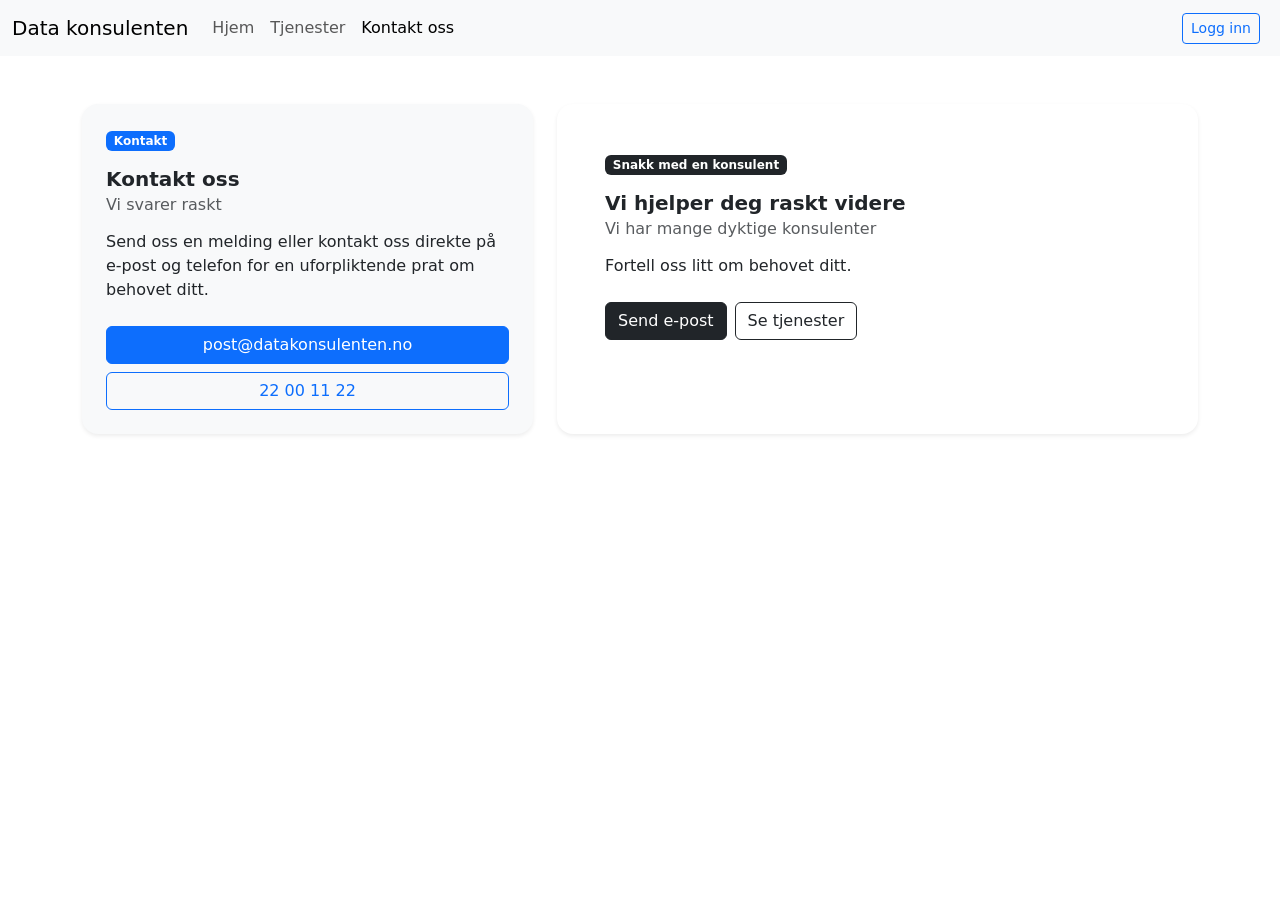
==== kontakt.html @ 5a2ba561 "Lagde en kontakt oss side og tjenester side med eksempel tjenester." ====
<!doctype html>
<html lang="no">
  <head>
    <meta charset="UTF-8" />
    <meta name="viewport" content="width=device-width, initial-scale=1.0" />
    <title>Kontakt oss | Data konsulenten</title>
    <link
      href="https://cdn.jsdelivr.net/npm/bootstrap@5.3.8/dist/css/bootstrap.min.css"
      rel="stylesheet"
      integrity="sha384-sRIl4kxILFvY47J16cr9ZwB07vP4J8+LH7qKQnuqkuIAvNWLzeN8tE5YBujZqJLB"
      crossorigin="anonymous"
    />
    <link rel="stylesheet" href="style.css" />
  </head>
  <body>
    <nav class="navbar navbar-expand-lg bg-body-tertiary">
      <div class="container-fluid">
        <a class="navbar-brand" href="index.html">Data konsulenten</a>
        <button
          class="navbar-toggler"
          type="button"
          data-bs-toggle="collapse"
          data-bs-target="#navbarNav"
          aria-controls="navbarNav"
          aria-expanded="false"
          aria-label="Toggle navigation"
        >
          <span class="navbar-toggler-icon"></span>
        </button>
        <div class="collapse navbar-collapse" id="navbarNav">
          <ul class="navbar-nav">
            <li class="nav-item">
              <a class="nav-link" href="index.html">Hjem</a>
            </li>
            <li class="nav-item">
              <a class="nav-link" href="tjenester.html">Tjenester</a>
            </li>
            <li class="nav-item">
              <a class="nav-link active" aria-current="page" href="kontakt.html"
                >Kontakt oss</a
              >
            </li>
          </ul>
        </div>
        <div class="d-flex ms-auto align-items-center">
          <button id="authOpenBtn" class="btn btn-sm btn-outline-primary">
            Logg inn
          </button>
          <span id="authUserBadge" class="ms-2 small text-muted"></span>
        </div>
      </div>
    </nav>

    <aside id="authPanel" class="auth-panel" aria-hidden="true">
      <header
        class="p-3 border-bottom d-flex justify-content-between align-items-center"
      >
        <strong>Min profil</strong>
        <button id="authCloseBtn" class="btn btn-sm btn-outline-secondary">
          Lukk
        </button>
      </header>

      <div class="p-3">
        <div id="authLoggedOut">
          <div class="d-flex gap-2 mb-3">
            <button class="btn btn-sm btn-outline-dark active" data-tab="login">
              Logg inn
            </button>
            <button class="btn btn-sm btn-outline-dark" data-tab="signup">
              Opprett profil
            </button>
          </div>

          <form id="loginForm" data-panel="login">
            <input
              class="form-control mb-2"
              type="email"
              id="loginEmail"
              placeholder="E-post"
              required
            />
            <input
              class="form-control mb-3"
              type="password"
              id="loginPass"
              placeholder="Passord"
              required
            />
            <button class="btn btn-dark w-100 mb-2" type="submit">
              Logg inn
            </button>
            <div id="loginMsg" class="text-muted small"></div>
          </form>

          <form id="signupForm" data-panel="signup" style="display: none">
            <input
              class="form-control mb-2"
              type="text"
              id="signupName"
              placeholder="Brukernavn (valgfritt)"
            />
            <input
              class="form-control mb-2"
              type="email"
              id="signupEmail"
              placeholder="E-post"
              required
            />
            <input
              class="form-control mb-3"
              type="password"
              id="signupPass"
              placeholder="Passord"
              required
            />
            <button class="btn btn-dark w-100 mb-2" type="submit">
              Opprett profil
            </button>
            <div id="signupMsg" class="text-muted small mt-2"></div>
          </form>
        </div>

        <div id="authLoggedIn" style="display: none">
          <p class="small text-muted mb-1" id="whoami"></p>
          <div id="roleBadge" class="mb-2 small"></div>
          <button id="logoutBtn" class="btn btn-outline-dark w-100">
            Logg ut
          </button>
        </div>
      </div>
    </aside>

    <main class="container py-5">
      <div class="row align-items-stretch g-4">
        <div class="col-lg-5">
          <div class="card h-100 border-0 shadow-sm rounded-4 bg-body-tertiary">
            <div
              class="card-body p-4 d-flex flex-column justify-content-between"
            >
              <div>
                <span class="badge text-bg-primary mb-3">Kontakt</span>
                <h5 class="card-title fw-semibold mb-2">Kontakt oss</h5>
                <h6 class="card-subtitle mb-3 text-body-secondary">
                  Vi svarer raskt
                </h6>
                <p class="card-text mb-4">
                  Send oss en melding eller kontakt oss direkte på e-post og
                  telefon for en uforpliktende prat om behovet ditt.
                </p>
              </div>
              <div class="d-grid gap-2">
                <a
                  href="mailto:post@datakonsulenten.no"
                  class="btn btn-primary"
                >
                  post@datakonsulenten.no
                </a>
                <a href="tel:+4722001122" class="btn btn-outline-primary">
                  22 00 11 22
                </a>
              </div>
            </div>
          </div>
        </div>

        <div class="col-lg-7">
          <div class="card h-100 border-0 shadow-sm rounded-4 overflow-hidden">
            <div class="card-body p-4 p-lg-5">
              <span class="badge text-bg-dark mb-3"
                >Snakk med en konsulent</span
              >
              <h5 class="card-title fw-semibold mb-2">
                Vi hjelper deg raskt videre
              </h5>
              <h6 class="card-subtitle mb-3 text-body-secondary">
                Vi har mange dyktige konsulenter
              </h6>
              <p class="card-text mb-4">
                Fortell oss litt om behovet ditt.
              </p>
              <div class="d-flex flex-wrap gap-2">
                <a href="mailto:post@datakonsulenten.no" class="btn btn-dark">
                  Send e-post
                </a>
                <a href="tjenester.html" class="btn btn-outline-dark">
                  Se tjenester
                </a>
              </div>
            </div>
          </div>
        </div>
      </div>
    </main>

    <script type="module" src="script.js"></script>
  </body>
</html>
---- style.css ----
body {
  margin: 0;
}

.cards-row {
  display: flex;
  justify-content: center;
  gap: 1.5%;
  padding: 2%;
  flex-wrap: wrap;
}

.auth-panel {
  position: fixed;
  top: 72px;
  right: 1%;
  width: 320px;
  background: #fff;
  border: 1px solid #ddd;
  z-index: 1050;
  display: none;
}

.auth-panel.open {
  display: block;
}
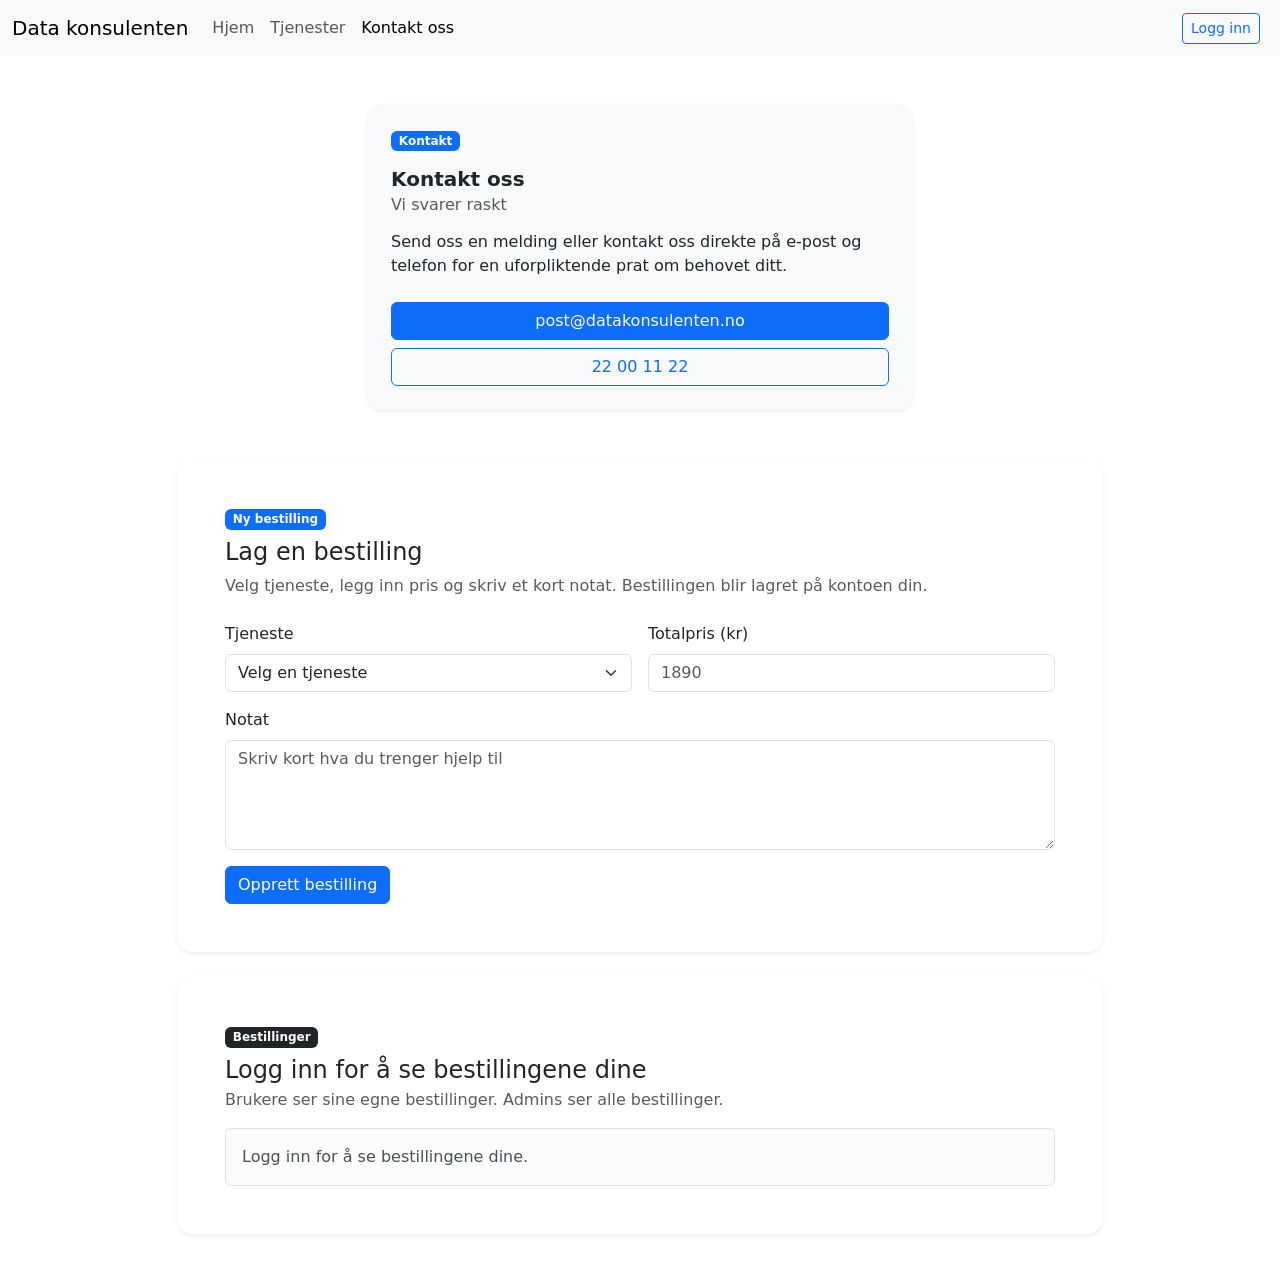
==== commit 0eee7e3e: "La til flere bilder og bestillinger som ligger på kontoen" ====
--- a/kontakt.html
+++ b/kontakt.html
@@ -3,7 +3,7 @@
   <head>
     <meta charset="UTF-8" />
     <meta name="viewport" content="width=device-width, initial-scale=1.0" />
-    <title>Kontakt oss | Data konsulenten</title>
+    <title>Kontakt oss</title>
     <link
       href="https://cdn.jsdelivr.net/npm/bootstrap@5.3.8/dist/css/bootstrap.min.css"
       rel="stylesheet"
@@ -132,9 +132,9 @@
     </aside>
 
     <main class="container py-5">
-      <div class="row align-items-stretch g-4">
-        <div class="col-lg-5">
-          <div class="card h-100 border-0 shadow-sm rounded-4 bg-body-tertiary">
+      <div class="row">
+        <div class="col-12 col-md-8 col-lg-6 mx-auto">
+          <div class="card border-0 shadow-sm rounded-4 bg-body-tertiary">
             <div
               class="card-body p-4 d-flex flex-column justify-content-between"
             >
@@ -163,34 +163,119 @@
             </div>
           </div>
         </div>
-
-        <div class="col-lg-7">
-          <div class="card h-100 border-0 shadow-sm rounded-4 overflow-hidden">
+      </div>
+
+      <section class="row mt-5">
+        <div class="col-12 col-lg-10 mx-auto">
+          <div class="card border-0 shadow-sm rounded-4 mb-4">
             <div class="card-body p-4 p-lg-5">
-              <span class="badge text-bg-dark mb-3"
-                >Snakk med en konsulent</span
+              <span class="badge text-bg-primary mb-2">Ny bestilling</span>
+              <h2 class="h4 mb-2">Lag en bestilling</h2>
+              <p class="text-muted mb-4">
+                Velg tjeneste, legg inn pris og skriv et kort notat.
+                Bestillingen blir lagret på kontoen din.
+              </p>
+
+              <form id="orderForm" class="row g-3">
+                <div class="col-md-6">
+                  <label for="orderService" class="form-label">Tjeneste</label>
+                  <select id="orderService" class="form-select" required>
+                    <option value="" selected disabled>Velg en tjeneste</option>
+                    <option value="Strategisk IT rådgivning">
+                      Strategisk IT rådgivning
+                    </option>
+                    <option value="Sky og infrastrukturhjelp">
+                      Sky og infrastrukturhjelp
+                    </option>
+                    <option value="Datasikkerhet og revisjon">
+                      Datasikkerhet og revisjon
+                    </option>
+                    <option value="Systemintegrasjon">Systemintegrasjon</option>
+                  </select>
+                </div>
+                <div class="col-md-6">
+                  <label for="orderPrice" class="form-label"
+                    >Totalpris (kr)</label
+                  >
+                  <input
+                    id="orderPrice"
+                    type="number"
+                    class="form-control"
+                    min="0"
+                    step="0.01"
+                    placeholder="1890"
+                    required
+                  />
+                </div>
+                <div class="col-12">
+                  <label for="orderNotes" class="form-label">Notat</label>
+                  <textarea
+                    id="orderNotes"
+                    class="form-control"
+                    rows="4"
+                    placeholder="Skriv kort hva du trenger hjelp til"
+                  ></textarea>
+                </div>
+                <div
+                  class="col-12 d-flex flex-column flex-sm-row gap-2 align-items-start align-items-sm-center"
+                >
+                  <button type="submit" class="btn btn-primary">
+                    Opprett bestilling
+                  </button>
+                  <div id="orderMsg" class="text-muted small"></div>
+                </div>
+              </form>
+            </div>
+          </div>
+
+          <div class="card border-0 shadow-sm rounded-4">
+            <div class="card-body p-4 p-lg-5">
+              <div
+                class="d-flex flex-column flex-md-row justify-content-between gap-2 mb-3"
               >
-              <h5 class="card-title fw-semibold mb-2">
-                Vi hjelper deg raskt videre
-              </h5>
-              <h6 class="card-subtitle mb-3 text-body-secondary">
-                Vi har mange dyktige konsulenter
-              </h6>
-              <p class="card-text mb-4">
-                Fortell oss litt om behovet ditt.
-              </p>
-              <div class="d-flex flex-wrap gap-2">
-                <a href="mailto:post@datakonsulenten.no" class="btn btn-dark">
-                  Send e-post
-                </a>
-                <a href="tjenester.html" class="btn btn-outline-dark">
-                  Se tjenester
-                </a>
+                <div>
+                  <span class="badge text-bg-dark mb-2">Bestillinger</span>
+                  <h2 class="h4 mb-1" id="ordersHeading">
+                    Logg inn for å se bestillingene dine
+                  </h2>
+                  <p class="text-muted mb-0" id="ordersIntro">
+                    Brukere ser sine egne bestillinger. Admins ser alle
+                    bestillinger.
+                  </p>
+                </div>
+                <div class="align-self-md-center">
+                  <span id="ordersCount" class="text-muted small"></span>
+                </div>
+              </div>
+
+              <div id="ordersEmptyState" class="alert alert-light border mb-0">
+                Logg inn for å se bestillingene dine.
+              </div>
+
+              <div
+                id="ordersTableWrap"
+                class="table-responsive"
+                style="display: none"
+              >
+                <table class="table align-middle mb-0">
+                  <thead>
+                    <tr>
+                      <th>Dato</th>
+                      <th>Status</th>
+                      <th>Pris</th>
+                      <th>Notat</th>
+                      <th id="ordersUserColumn" style="display: none">
+                        Bruker
+                      </th>
+                    </tr>
+                  </thead>
+                  <tbody id="ordersTableBody"></tbody>
+                </table>
               </div>
             </div>
           </div>
         </div>
-      </div>
+      </section>
     </main>
 
     <script type="module" src="script.js"></script>
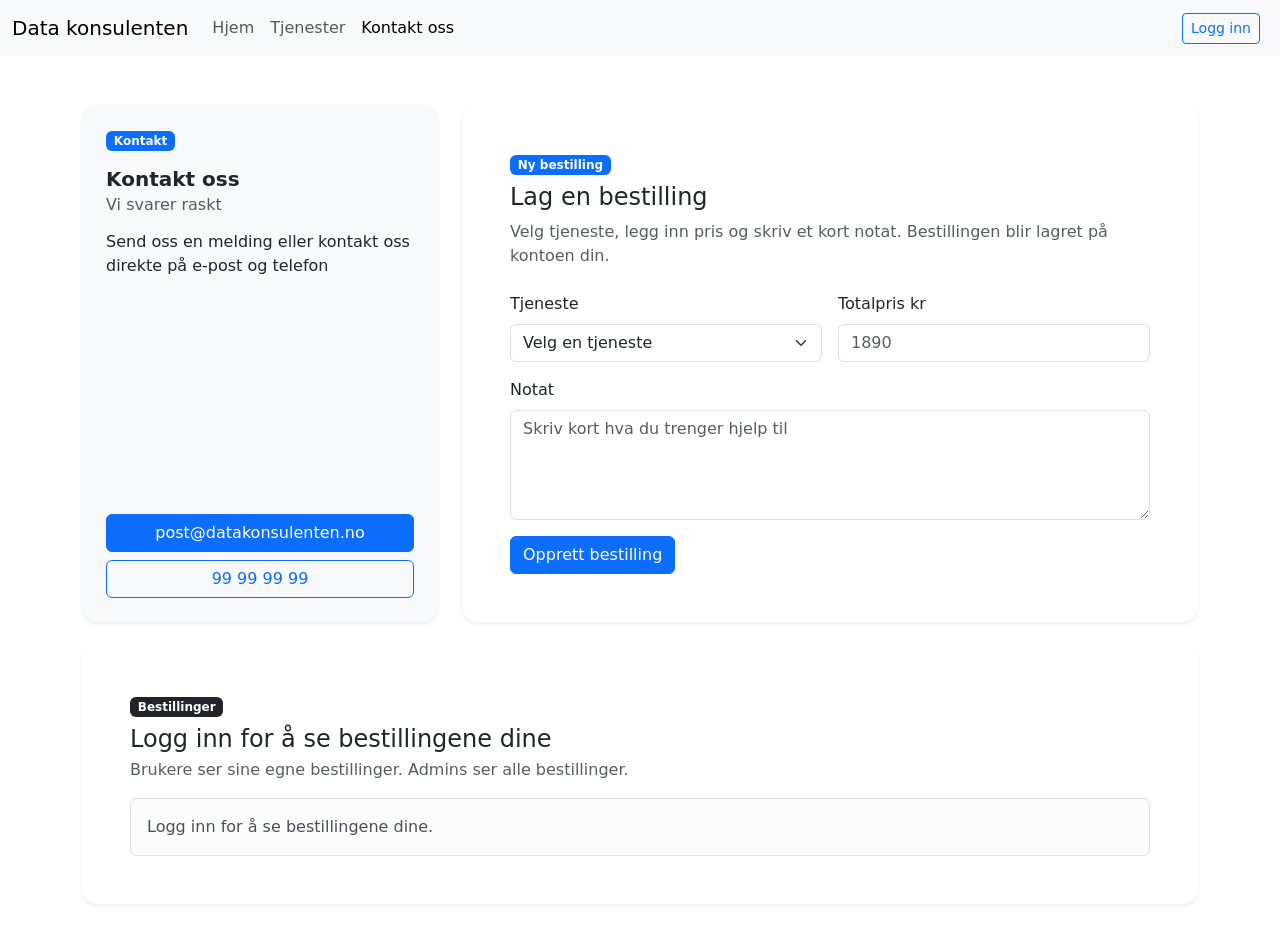
==== commit 24961939: "fikset design oså videre" ====
--- a/kontakt.html
+++ b/kontakt.html
@@ -132,11 +132,11 @@
     </aside>
 
     <main class="container py-5">
-      <div class="row">
-        <div class="col-12 col-md-8 col-lg-6 mx-auto">
-          <div class="card border-0 shadow-sm rounded-4 bg-body-tertiary">
+      <section class="row g-4">
+        <div class="col-12 col-lg-4">
+          <div class="card border-0 shadow-sm rounded-4 bg-body-tertiary h-100">
             <div
-              class="card-body p-4 d-flex flex-column justify-content-between"
+              class="card-body p-4 d-flex h-100 flex-column justify-content-between"
             >
               <div>
                 <span class="badge text-bg-primary mb-3">Kontakt</span>
@@ -146,7 +146,7 @@
                 </h6>
                 <p class="card-text mb-4">
                   Send oss en melding eller kontakt oss direkte på e-post og
-                  telefon for en uforpliktende prat om behovet ditt.
+                  telefon
                 </p>
               </div>
               <div class="d-grid gap-2">
@@ -157,17 +157,15 @@
                   post@datakonsulenten.no
                 </a>
                 <a href="tel:+4722001122" class="btn btn-outline-primary">
-                  22 00 11 22
+                  99 99 99 99
                 </a>
               </div>
             </div>
           </div>
         </div>
-      </div>
-
-      <section class="row mt-5">
-        <div class="col-12 col-lg-10 mx-auto">
-          <div class="card border-0 shadow-sm rounded-4 mb-4">
+
+        <div class="col-12 col-lg-8">
+          <div class="card border-0 shadow-sm rounded-4 h-100">
             <div class="card-body p-4 p-lg-5">
               <span class="badge text-bg-primary mb-2">Ny bestilling</span>
               <h2 class="h4 mb-2">Lag en bestilling</h2>
@@ -182,20 +180,20 @@
                   <select id="orderService" class="form-select" required>
                     <option value="" selected disabled>Velg en tjeneste</option>
                     <option value="Strategisk IT rådgivning">
-                      Strategisk IT rådgivning
+                      Strategisk IT rådgivning (1890 kr/time)
                     </option>
                     <option value="Sky og infrastrukturhjelp">
-                      Sky og infrastrukturhjelp
+                      Sky og infrastrukturhjelp (1650 kr/time)
                     </option>
                     <option value="Datasikkerhet og revisjon">
-                      Datasikkerhet og revisjon
+                      Datasikkerhet og revisjon (2150 kr/time)
                     </option>
-                    <option value="Systemintegrasjon">Systemintegrasjon</option>
+                    <option value="Systemintegrasjon">Systemintegrasjon (1790 kr/time)</option>
                   </select>
                 </div>
                 <div class="col-md-6">
                   <label for="orderPrice" class="form-label"
-                    >Totalpris (kr)</label
+                    >Totalpris kr</label   
                   >
                   <input
                     id="orderPrice"
@@ -227,7 +225,9 @@
               </form>
             </div>
           </div>
-
+        </div>
+
+        <div class="col-12">
           <div class="card border-0 shadow-sm rounded-4">
             <div class="card-body p-4 p-lg-5">
               <div
--- a/style.css
+++ b/style.css
@@ -8,6 +8,11 @@
   gap: 1.5%;
   padding: 2%;
   flex-wrap: wrap;
+}
+
+.cards-row .card-img-top {
+  height: 240px;
+  object-fit: cover;
 }
 
 .auth-panel {
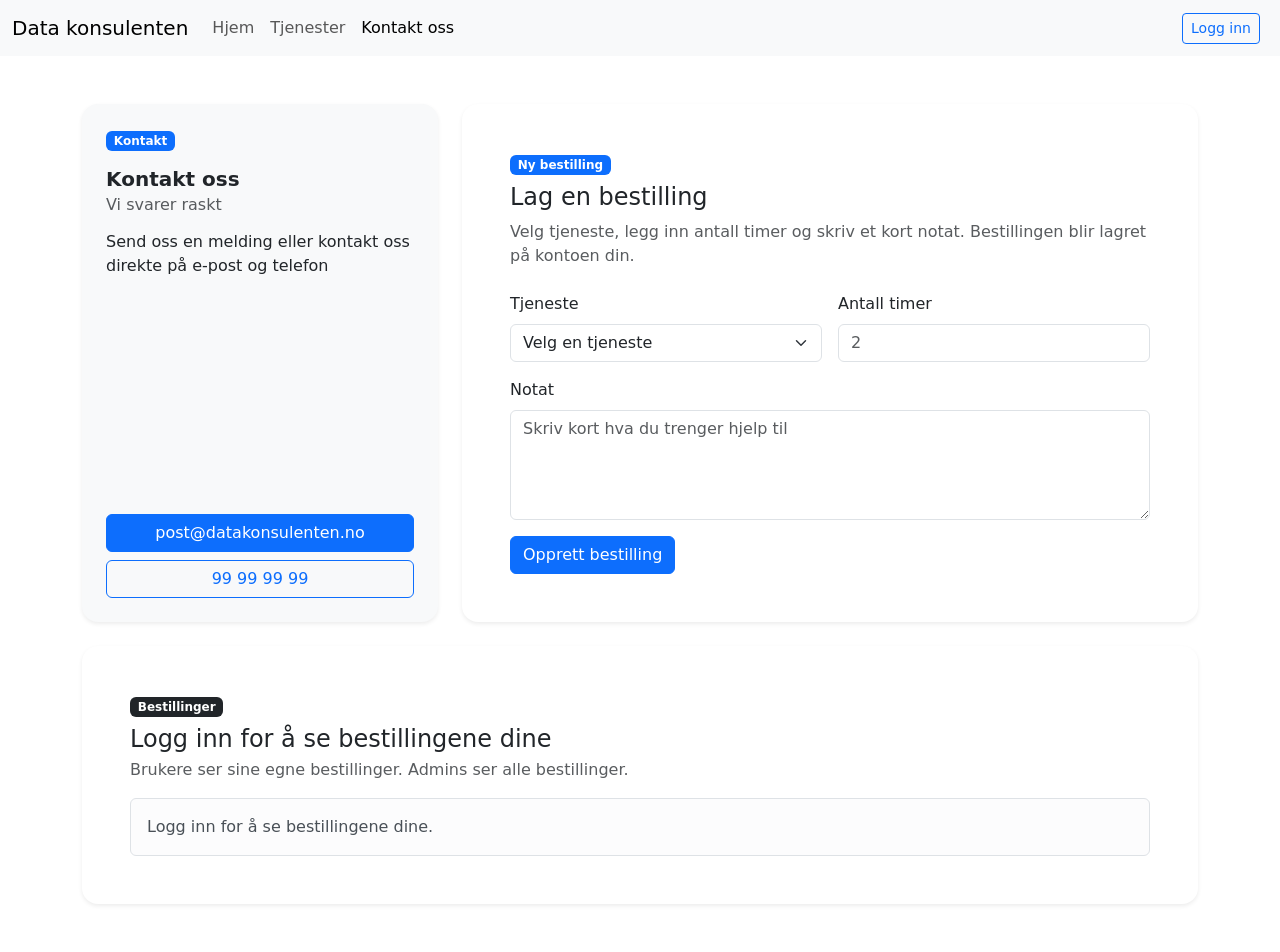
==== commit 73a76b27: "Byttet fra pris til timer på bestillinger" ====
--- a/kontakt.html
+++ b/kontakt.html
@@ -56,7 +56,7 @@
         class="p-3 border-bottom d-flex justify-content-between align-items-center"
       >
         <strong>Min profil</strong>
-        <button id="authCloseBtn" class="btn btn-sm btn-outline-secondary">
+        <button id="authCloseBtn" class="btn btn-sm btn-outline-primary">
           Lukk
         </button>
       </header>
@@ -170,7 +170,7 @@
               <span class="badge text-bg-primary mb-2">Ny bestilling</span>
               <h2 class="h4 mb-2">Lag en bestilling</h2>
               <p class="text-muted mb-4">
-                Velg tjeneste, legg inn pris og skriv et kort notat.
+                Velg tjeneste, legg inn antall timer og skriv et kort notat.
                 Bestillingen blir lagret på kontoen din.
               </p>
 
@@ -188,20 +188,22 @@
                     <option value="Datasikkerhet og revisjon">
                       Datasikkerhet og revisjon (2150 kr/time)
                     </option>
-                    <option value="Systemintegrasjon">Systemintegrasjon (1790 kr/time)</option>
+                    <option value="Systemintegrasjon">
+                      Systemintegrasjon (1790 kr/time)
+                    </option>
                   </select>
                 </div>
                 <div class="col-md-6">
-                  <label for="orderPrice" class="form-label"
-                    >Totalpris kr</label   
+                  <label for="orderTimer" class="form-label"
+                    >Antall timer</label
                   >
                   <input
-                    id="orderPrice"
+                    id="orderTimer"
                     type="number"
                     class="form-control"
                     min="0"
                     step="0.01"
-                    placeholder="1890"
+                    placeholder="2"
                     required
                   />
                 </div>
@@ -262,7 +264,7 @@
                     <tr>
                       <th>Dato</th>
                       <th>Status</th>
-                      <th>Pris</th>
+                      <th>Timer</th>
                       <th>Notat</th>
                       <th id="ordersUserColumn" style="display: none">
                         Bruker
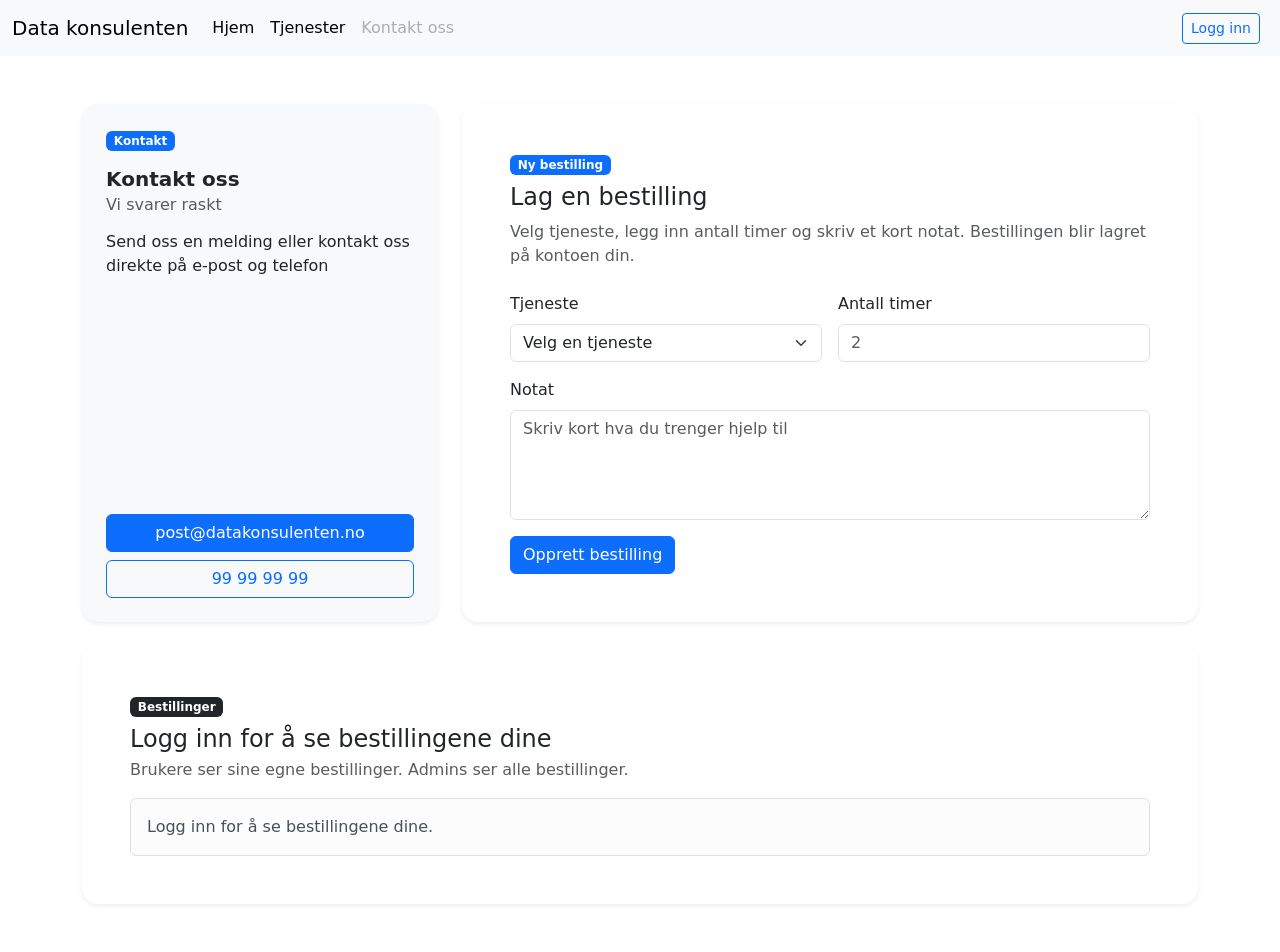
==== commit ae9f1b90: "fikset navbar sånn at navigasjon gir mer mening" ====
--- a/kontakt.html
+++ b/kontakt.html
@@ -30,13 +30,13 @@
         <div class="collapse navbar-collapse" id="navbarNav">
           <ul class="navbar-nav">
             <li class="nav-item">
-              <a class="nav-link" href="index.html">Hjem</a>
+              <a class="nav-link active" href="index.html">Hjem</a>
             </li>
             <li class="nav-item">
-              <a class="nav-link" href="tjenester.html">Tjenester</a>
+              <a class="nav-link active" href="tjenester.html">Tjenester</a>
             </li>
             <li class="nav-item">
-              <a class="nav-link active" aria-current="page" href="kontakt.html"
+              <a class="nav-link disabled" aria-current="page" href="kontakt.html"
                 >Kontakt oss</a
               >
             </li>
@@ -267,7 +267,7 @@
                       <th>Timer</th>
                       <th>Notat</th>
                       <th id="ordersUserColumn" style="display: none">
-                        Bruker
+                        E-post
                       </th>
                     </tr>
                   </thead>
